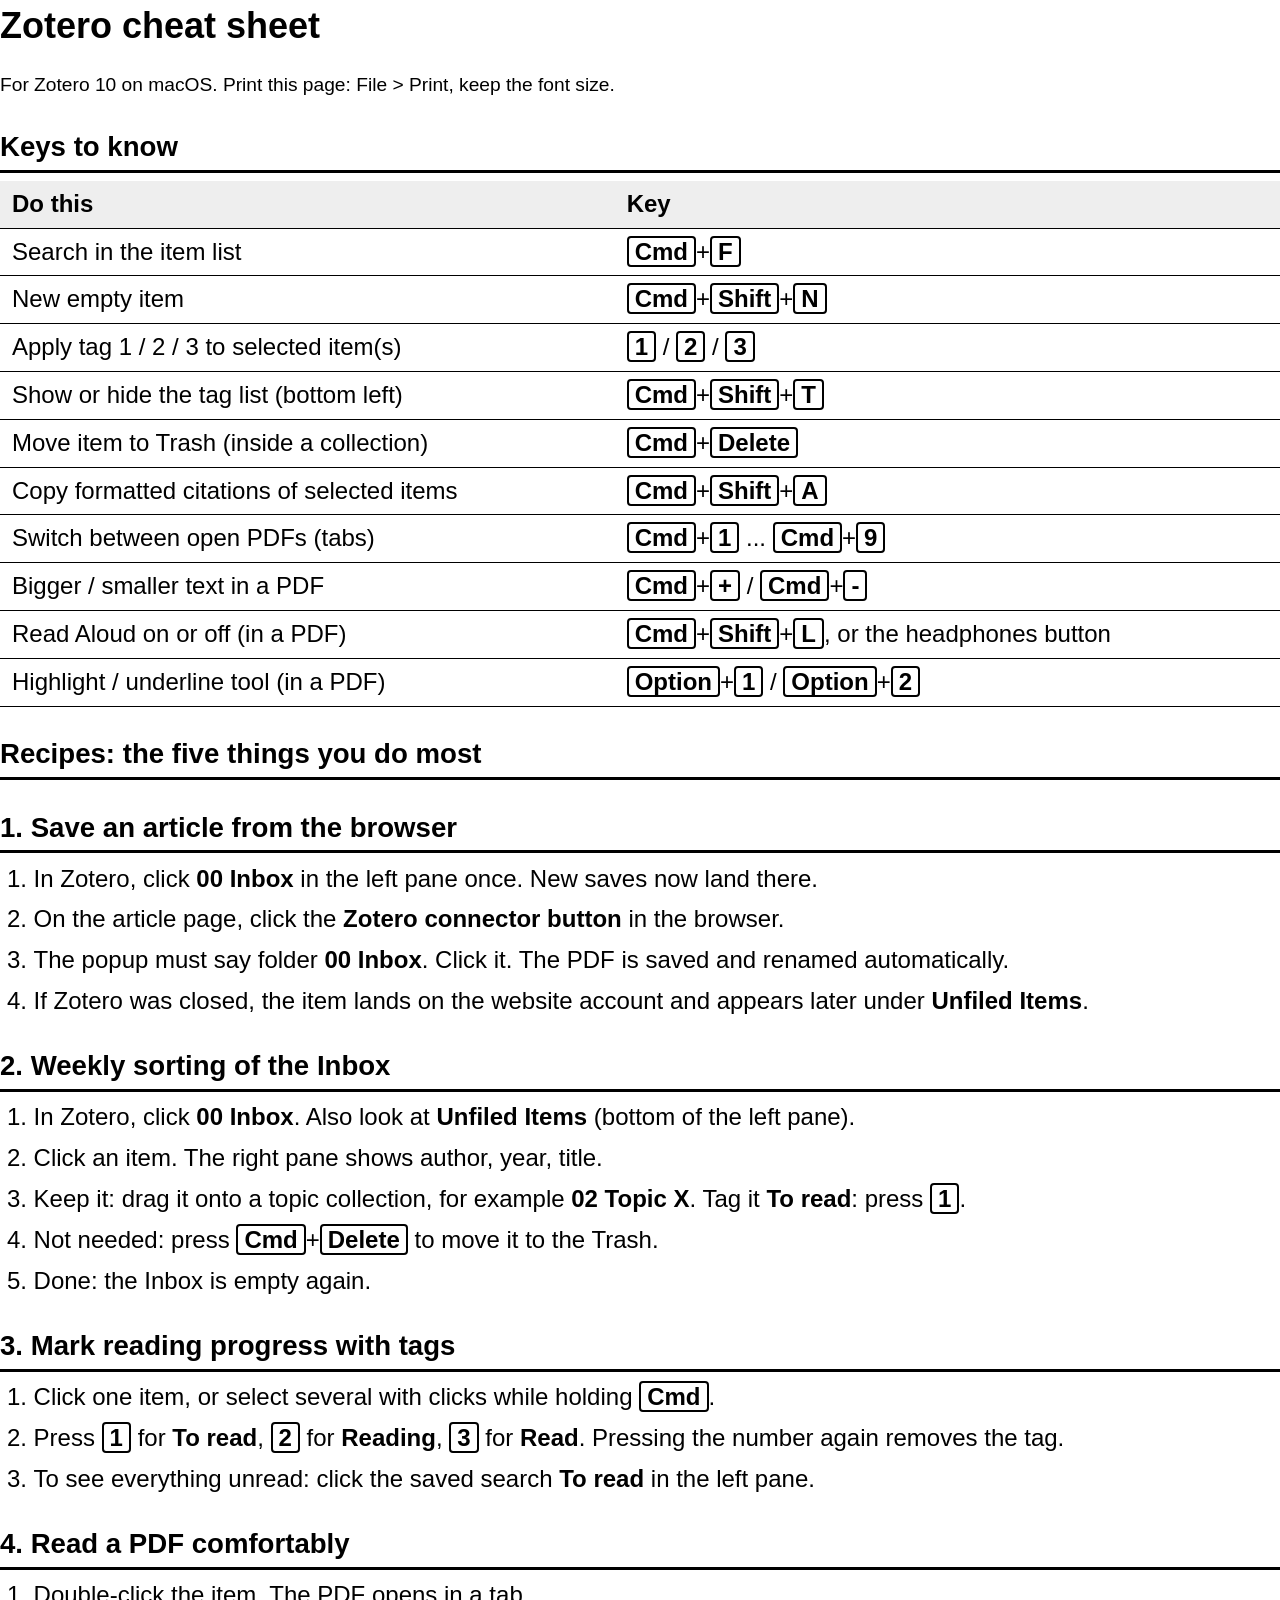
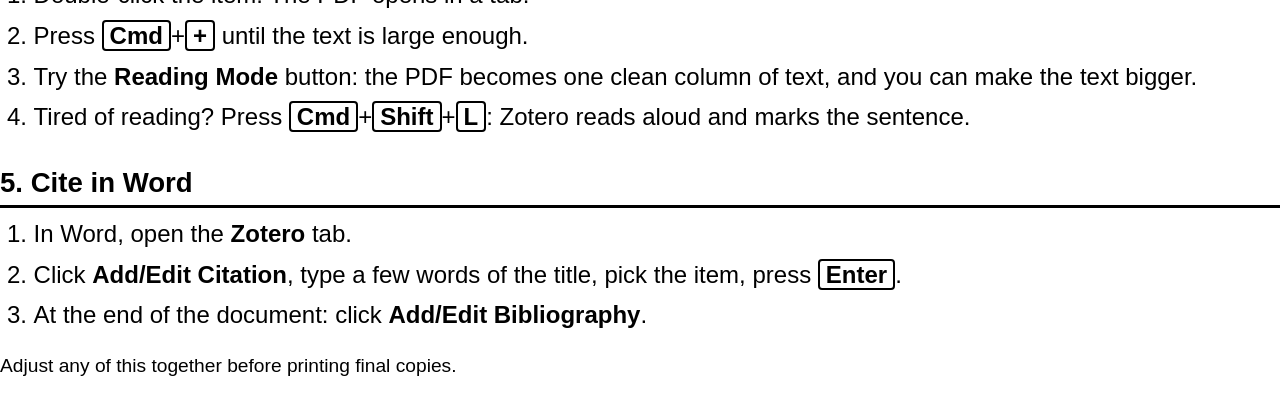
==== docs/keyboard-shortcuts.html @ fd870ee3 "Move site to docs for GitHub Pages source path" ====
<!doctype html>
<html lang="en">
<head>
<meta charset="utf-8">
<title>Zotero keyboard shortcuts and recipes</title>
<style>
  /* Print at 18 pt: A4, large text, no decorations */
  @page { size: A4; margin: 1.2cm; }
  html { font-size: 18pt; }
  body {
    font-family: Helvetica, Arial, sans-serif;
    color: #000;
    background: #fff;
    line-height: 1.45;
    margin: 0;
  }
  h1 { font-size: 1.5em; margin: 0 0 0.4em 0; }
  h2 { font-size: 1.15em; margin: 1em 0 0.3em 0; border-bottom: 3px solid #000; padding-bottom: 0.1em; }
  table { border-collapse: collapse; width: 100%; }
  th, td { text-align: left; padding: 0.25em 0.5em; border-bottom: 1.5px solid #000; vertical-align: top; }
  th { background: #eee; }
  kbd {
    font-family: Helvetica, Arial, sans-serif;
    font-weight: bold;
    border: 2px solid #000;
    border-radius: 4px;
    padding: 0 0.25em;
    white-space: nowrap;
    background: #fff;
  }
  ol { margin: 0.2em 0 0.5em 1.4em; padding: 0; }
  ol li { margin-bottom: 0.25em; }
  .task { font-weight: bold; }
  .pagebreak { page-break-before: always; }
  .small { font-size: 0.8em; }
</style>
</head>
<body>

<h1>Zotero cheat sheet</h1>
<p class="small">For Zotero 10 on macOS. Print this page: File &gt; Print, keep the font size.</p>

<h2>Keys to know</h2>
<table>
  <tr><th>Do this</th><th>Key</th></tr>
  <tr><td>Search in the item list</td><td><kbd>Cmd</kbd>+<kbd>F</kbd></td></tr>
  <tr><td>New empty item</td><td><kbd>Cmd</kbd>+<kbd>Shift</kbd>+<kbd>N</kbd></td></tr>
  <tr><td>Apply tag 1 / 2 / 3 to selected item(s)</td><td><kbd>1</kbd> / <kbd>2</kbd> / <kbd>3</kbd></td></tr>
  <tr><td>Show or hide the tag list (bottom left)</td><td><kbd>Cmd</kbd>+<kbd>Shift</kbd>+<kbd>T</kbd></td></tr>
  <tr><td>Move item to Trash (inside a collection)</td><td><kbd>Cmd</kbd>+<kbd>Delete</kbd></td></tr>
  <tr><td>Copy formatted citations of selected items</td><td><kbd>Cmd</kbd>+<kbd>Shift</kbd>+<kbd>A</kbd></td></tr>
  <tr><td>Switch between open PDFs (tabs)</td><td><kbd>Cmd</kbd>+<kbd>1</kbd> ... <kbd>Cmd</kbd>+<kbd>9</kbd></td></tr>
  <tr><td>Bigger / smaller text in a PDF</td><td><kbd>Cmd</kbd>+<kbd>+</kbd> / <kbd>Cmd</kbd>+<kbd>-</kbd></td></tr>
  <tr><td>Read Aloud on or off (in a PDF)</td><td><kbd>Cmd</kbd>+<kbd>Shift</kbd>+<kbd>L</kbd>, or the headphones button</td></tr>
  <tr><td>Highlight / underline tool (in a PDF)</td><td><kbd>Option</kbd>+<kbd>1</kbd> / <kbd>Option</kbd>+<kbd>2</kbd></td></tr>
</table>

<h2 class="pagebreak">Recipes: the five things you do most</h2>

<h2>1. Save an article from the browser</h2>
<ol>
  <li>In Zotero, click <span class="task">00 Inbox</span> in the left pane once. New saves now land there.</li>
  <li>On the article page, click the <span class="task">Zotero connector button</span> in the browser.</li>
  <li>The popup must say folder <span class="task">00 Inbox</span>. Click it. The PDF is saved and renamed automatically.</li>
  <li>If Zotero was closed, the item lands on the website account and appears later under <span class="task">Unfiled Items</span>.</li>
</ol>

<h2>2. Weekly sorting of the Inbox</h2>
<ol>
  <li>In Zotero, click <span class="task">00 Inbox</span>. Also look at <span class="task">Unfiled Items</span> (bottom of the left pane).</li>
  <li>Click an item. The right pane shows author, year, title.</li>
  <li>Keep it: drag it onto a topic collection, for example <span class="task">02 Topic X</span>. Tag it <span class="task">To read</span>: press <kbd>1</kbd>.</li>
  <li>Not needed: press <kbd>Cmd</kbd>+<kbd>Delete</kbd> to move it to the Trash.</li>
  <li>Done: the Inbox is empty again.</li>
</ol>

<h2>3. Mark reading progress with tags</h2>
<ol>
  <li>Click one item, or select several with clicks while holding <kbd>Cmd</kbd>.</li>
  <li>Press <kbd>1</kbd> for <span class="task">To read</span>, <kbd>2</kbd> for <span class="task">Reading</span>, <kbd>3</kbd> for <span class="task">Read</span>. Pressing the number again removes the tag.</li>
  <li>To see everything unread: click the saved search <span class="task">To read</span> in the left pane.</li>
</ol>

<h2>4. Read a PDF comfortably</h2>
<ol>
  <li>Double-click the item. The PDF opens in a tab.</li>
  <li>Press <kbd>Cmd</kbd>+<kbd>+</kbd> until the text is large enough.</li>
  <li>Try the <span class="task">Reading Mode</span> button: the PDF becomes one clean column of text, and you can make the text bigger.</li>
  <li>Tired of reading? Press <kbd>Cmd</kbd>+<kbd>Shift</kbd>+<kbd>L</kbd>: Zotero reads aloud and marks the sentence.</li>
</ol>

<h2>5. Cite in Word</h2>
<ol>
  <li>In Word, open the <span class="task">Zotero</span> tab.</li>
  <li>Click <span class="task">Add/Edit Citation</span>, type a few words of the title, pick the item, press <kbd>Enter</kbd>.</li>
  <li>At the end of the document: click <span class="task">Add/Edit Bibliography</span>.</li>
</ol>

<p class="small">Adjust any of this together before printing final copies.</p>

</body>
</html>
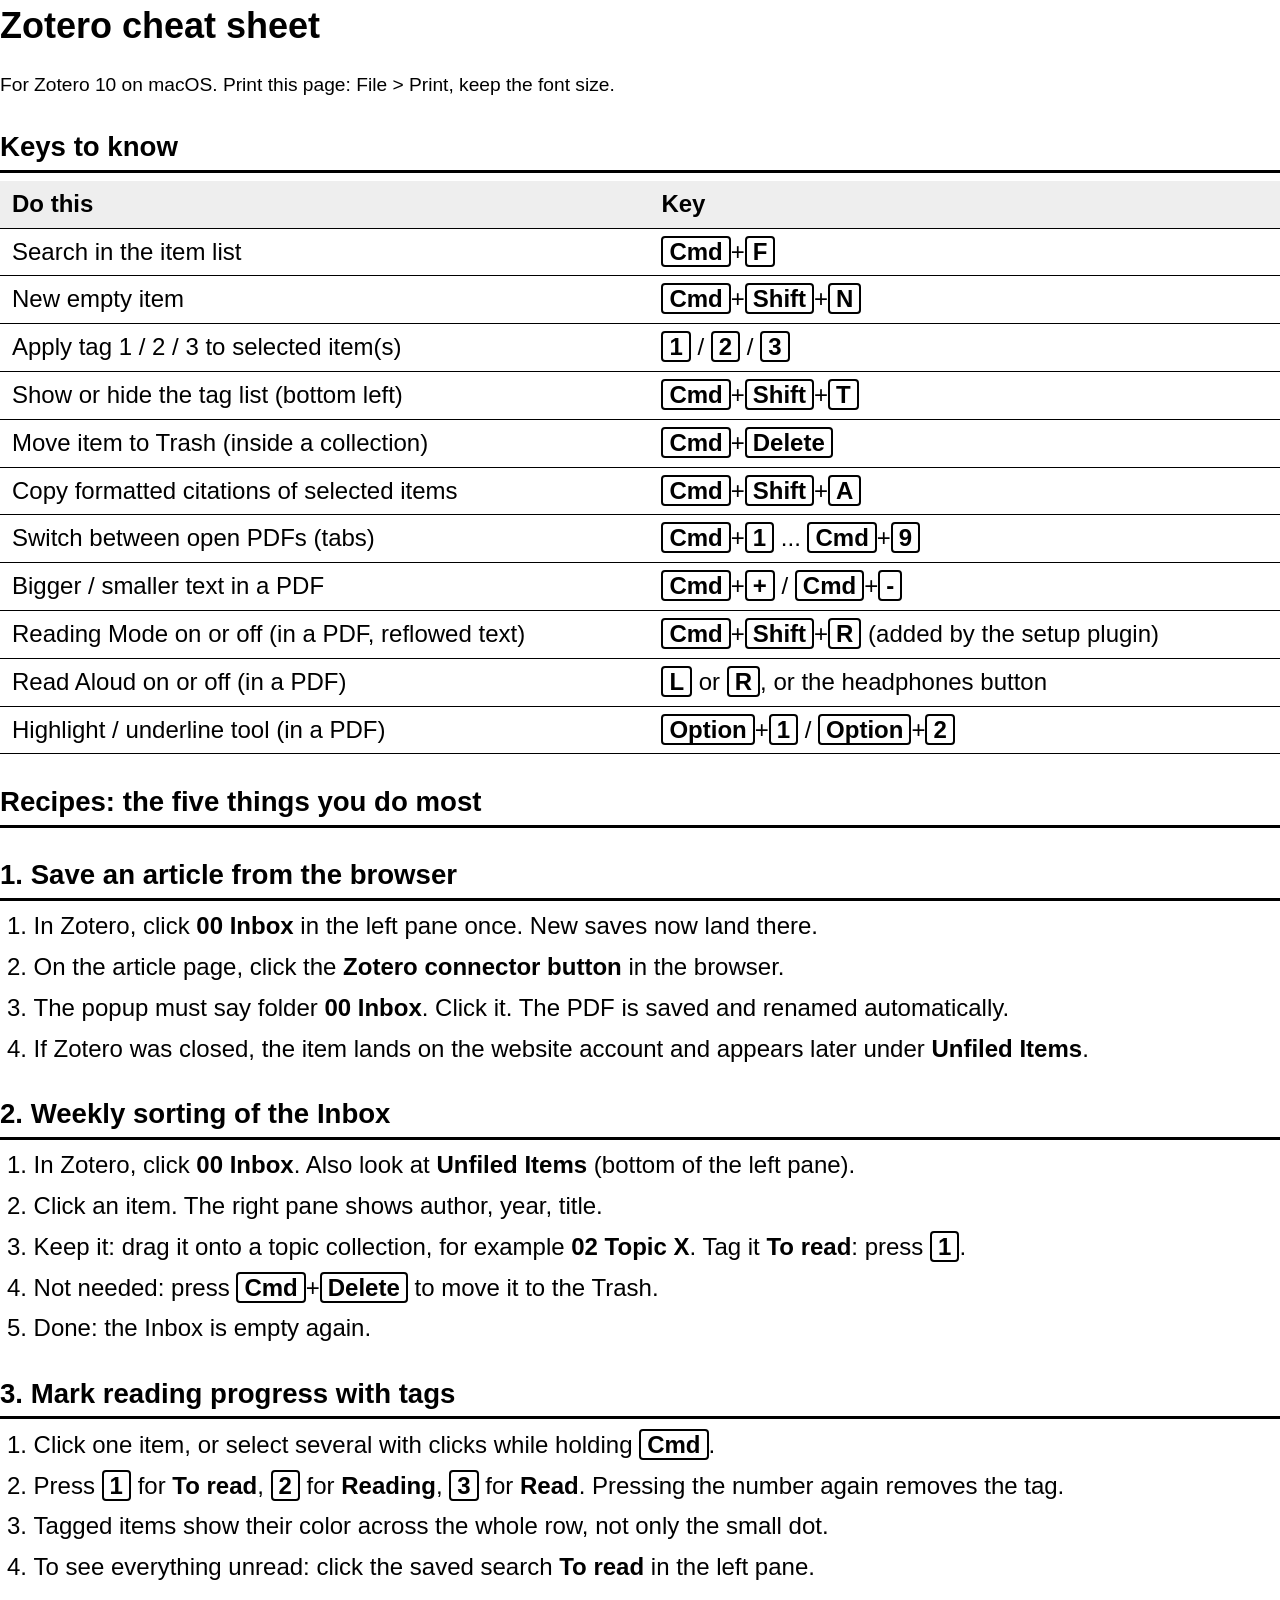
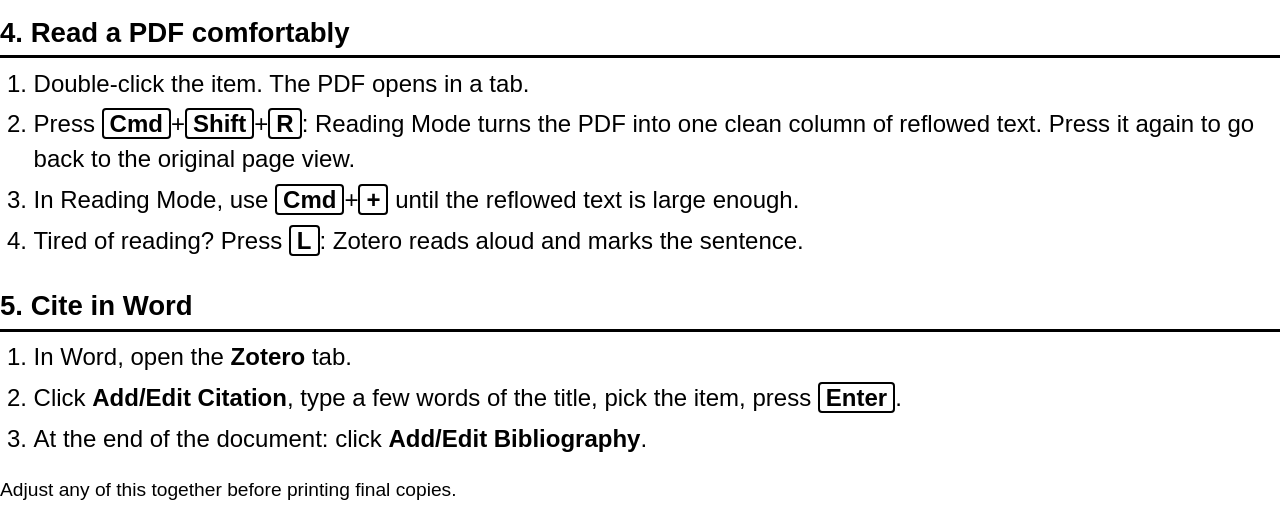
==== commit b3e5d35d: "1.0.1: larger fonts (1.7), whole-row tag tint, Reading Mode shortcut (Cmd/Ctrl+Shift+R)" ====
--- a/docs/keyboard-shortcuts.html
+++ b/docs/keyboard-shortcuts.html
@@ -51,7 +51,8 @@
   <tr><td>Copy formatted citations of selected items</td><td><kbd>Cmd</kbd>+<kbd>Shift</kbd>+<kbd>A</kbd></td></tr>
   <tr><td>Switch between open PDFs (tabs)</td><td><kbd>Cmd</kbd>+<kbd>1</kbd> ... <kbd>Cmd</kbd>+<kbd>9</kbd></td></tr>
   <tr><td>Bigger / smaller text in a PDF</td><td><kbd>Cmd</kbd>+<kbd>+</kbd> / <kbd>Cmd</kbd>+<kbd>-</kbd></td></tr>
-  <tr><td>Read Aloud on or off (in a PDF)</td><td><kbd>Cmd</kbd>+<kbd>Shift</kbd>+<kbd>L</kbd>, or the headphones button</td></tr>
+  <tr><td>Reading Mode on or off (in a PDF, reflowed text)</td><td><kbd>Cmd</kbd>+<kbd>Shift</kbd>+<kbd>R</kbd> (added by the setup plugin)</td></tr>
+  <tr><td>Read Aloud on or off (in a PDF)</td><td><kbd>L</kbd> or <kbd>R</kbd>, or the headphones button</td></tr>
   <tr><td>Highlight / underline tool (in a PDF)</td><td><kbd>Option</kbd>+<kbd>1</kbd> / <kbd>Option</kbd>+<kbd>2</kbd></td></tr>
 </table>
 
@@ -78,15 +79,16 @@
 <ol>
   <li>Click one item, or select several with clicks while holding <kbd>Cmd</kbd>.</li>
   <li>Press <kbd>1</kbd> for <span class="task">To read</span>, <kbd>2</kbd> for <span class="task">Reading</span>, <kbd>3</kbd> for <span class="task">Read</span>. Pressing the number again removes the tag.</li>
+  <li>Tagged items show their color across the whole row, not only the small dot.</li>
   <li>To see everything unread: click the saved search <span class="task">To read</span> in the left pane.</li>
 </ol>
 
 <h2>4. Read a PDF comfortably</h2>
 <ol>
   <li>Double-click the item. The PDF opens in a tab.</li>
-  <li>Press <kbd>Cmd</kbd>+<kbd>+</kbd> until the text is large enough.</li>
-  <li>Try the <span class="task">Reading Mode</span> button: the PDF becomes one clean column of text, and you can make the text bigger.</li>
-  <li>Tired of reading? Press <kbd>Cmd</kbd>+<kbd>Shift</kbd>+<kbd>L</kbd>: Zotero reads aloud and marks the sentence.</li>
+  <li>Press <kbd>Cmd</kbd>+<kbd>Shift</kbd>+<kbd>R</kbd>: Reading Mode turns the PDF into one clean column of reflowed text. Press it again to go back to the original page view.</li>
+  <li>In Reading Mode, use <kbd>Cmd</kbd>+<kbd>+</kbd> until the reflowed text is large enough.</li>
+  <li>Tired of reading? Press <kbd>L</kbd>: Zotero reads aloud and marks the sentence.</li>
 </ol>
 
 <h2>5. Cite in Word</h2>
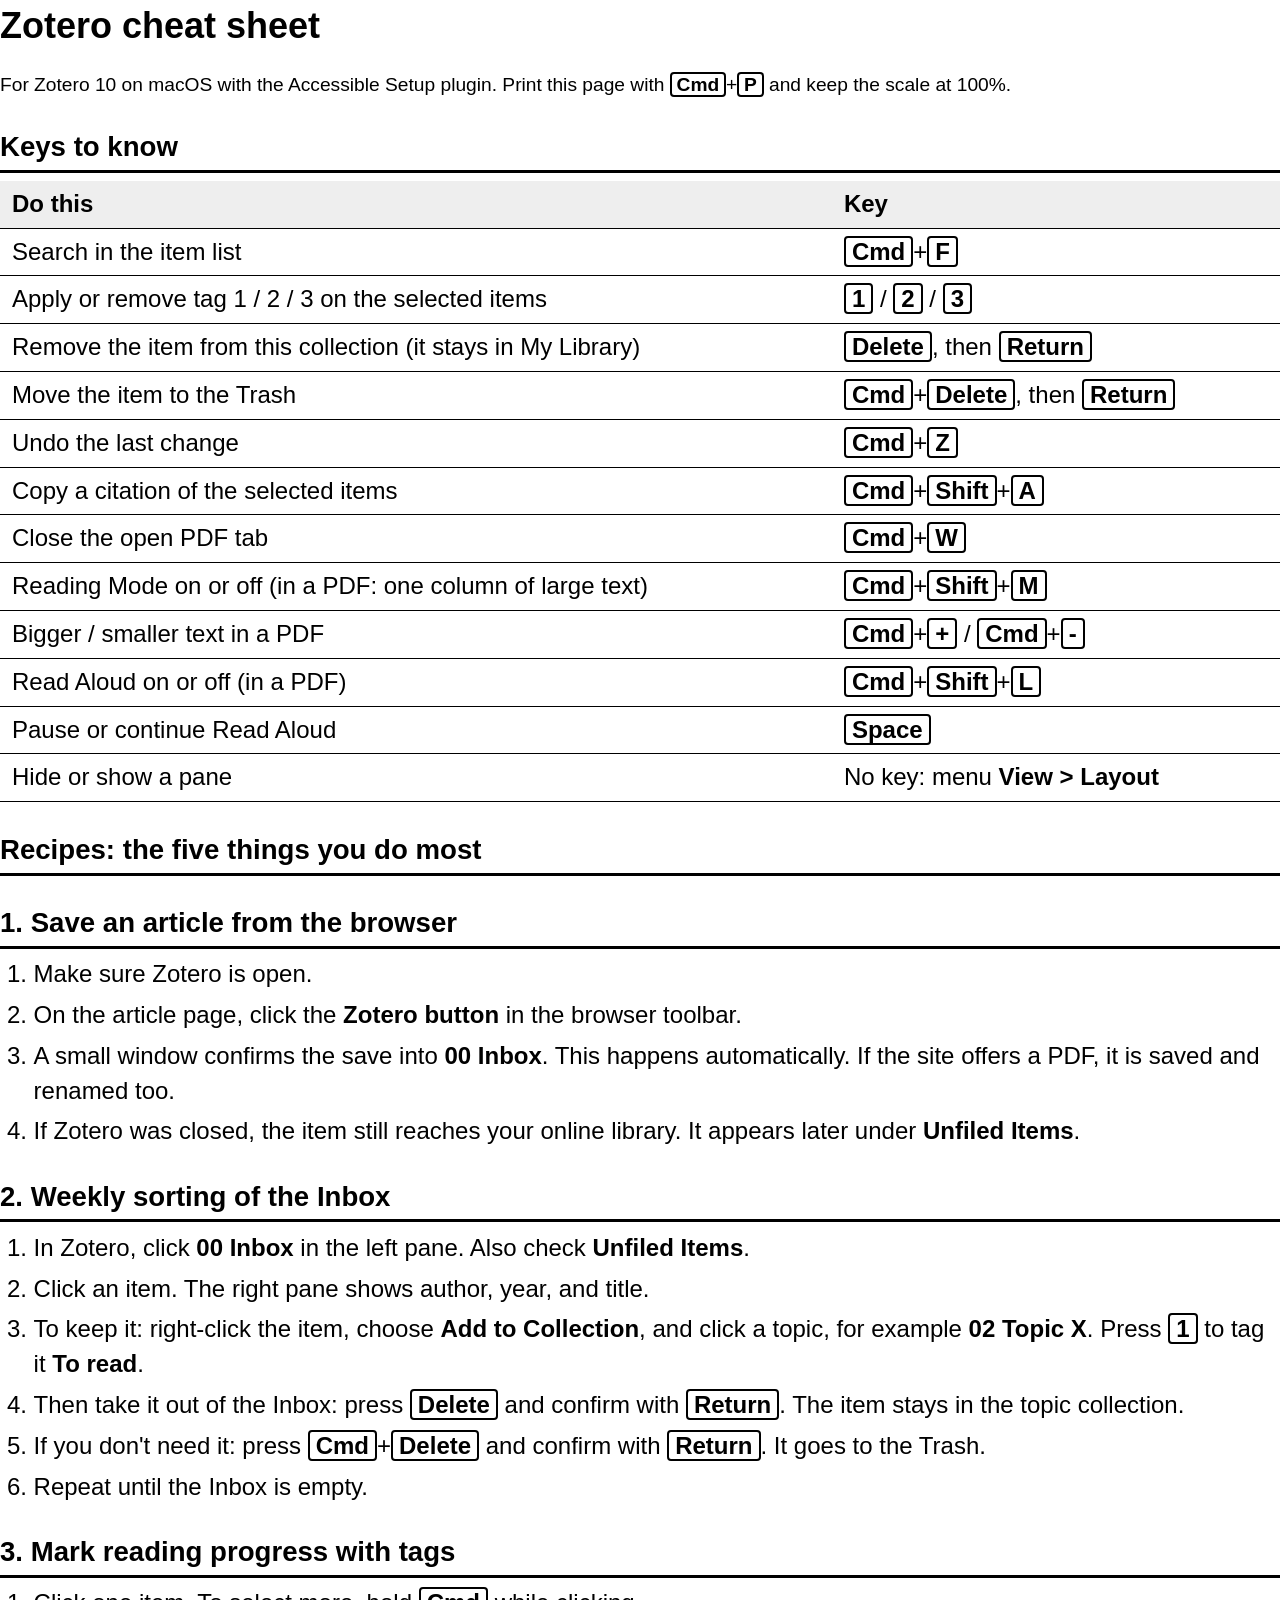
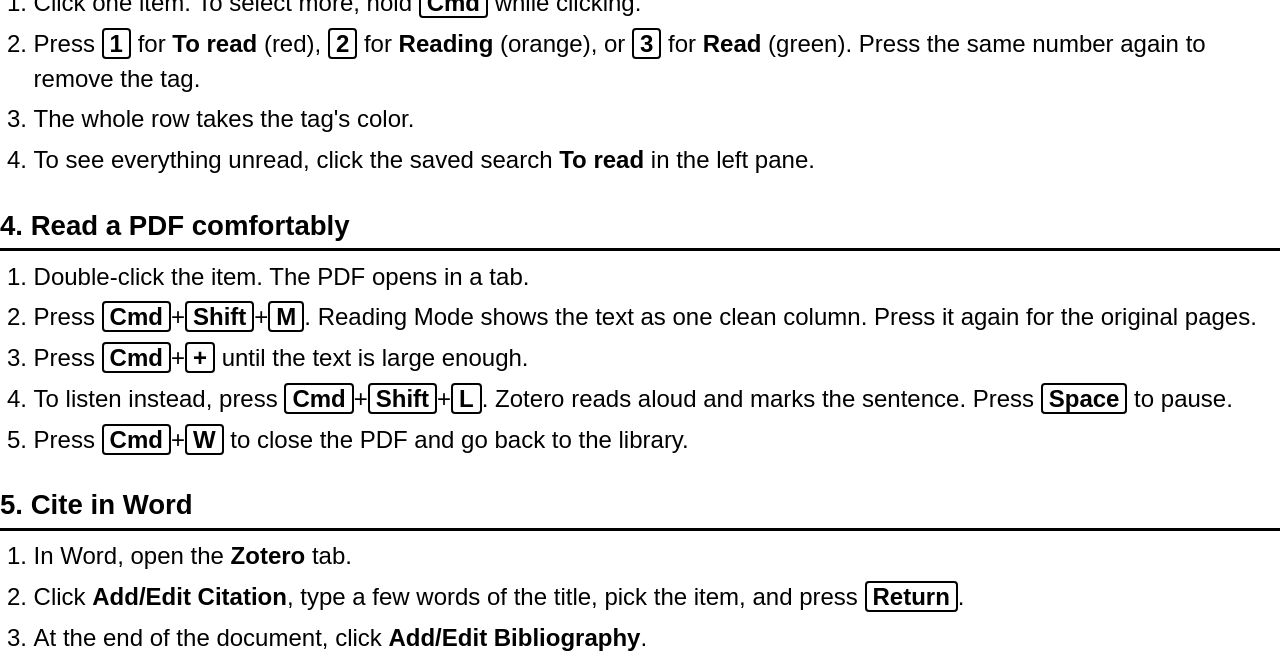
==== commit b86b6917: "1.1.0: Inbox default for connector saves, auto columns, palette tag colors, Reading Mode on Cmd+Shif" ====
--- a/docs/keyboard-shortcuts.html
+++ b/docs/keyboard-shortcuts.html
@@ -16,6 +16,8 @@
   }
   h1 { font-size: 1.5em; margin: 0 0 0.4em 0; }
   h2 { font-size: 1.15em; margin: 1em 0 0.3em 0; border-bottom: 3px solid #000; padding-bottom: 0.1em; }
+  h2, h3 { break-after: avoid; }
+  ol, tr { break-inside: avoid; }
   table { border-collapse: collapse; width: 100%; }
   th, td { text-align: left; padding: 0.25em 0.5em; border-bottom: 1.5px solid #000; vertical-align: top; }
   th { background: #eee; }
@@ -31,74 +33,75 @@
   ol { margin: 0.2em 0 0.5em 1.4em; padding: 0; }
   ol li { margin-bottom: 0.25em; }
   .task { font-weight: bold; }
-  .pagebreak { page-break-before: always; }
+  .pagebreak { break-before: page; }
   .small { font-size: 0.8em; }
 </style>
 </head>
 <body>
 
 <h1>Zotero cheat sheet</h1>
-<p class="small">For Zotero 10 on macOS. Print this page: File &gt; Print, keep the font size.</p>
+<p class="small">For Zotero 10 on macOS with the Accessible Setup plugin. Print this page with <kbd>Cmd</kbd>+<kbd>P</kbd> and keep the scale at 100%.</p>
 
 <h2>Keys to know</h2>
 <table>
   <tr><th>Do this</th><th>Key</th></tr>
   <tr><td>Search in the item list</td><td><kbd>Cmd</kbd>+<kbd>F</kbd></td></tr>
-  <tr><td>New empty item</td><td><kbd>Cmd</kbd>+<kbd>Shift</kbd>+<kbd>N</kbd></td></tr>
-  <tr><td>Apply tag 1 / 2 / 3 to selected item(s)</td><td><kbd>1</kbd> / <kbd>2</kbd> / <kbd>3</kbd></td></tr>
-  <tr><td>Show or hide the tag list (bottom left)</td><td><kbd>Cmd</kbd>+<kbd>Shift</kbd>+<kbd>T</kbd></td></tr>
-  <tr><td>Move item to Trash (inside a collection)</td><td><kbd>Cmd</kbd>+<kbd>Delete</kbd></td></tr>
-  <tr><td>Copy formatted citations of selected items</td><td><kbd>Cmd</kbd>+<kbd>Shift</kbd>+<kbd>A</kbd></td></tr>
-  <tr><td>Switch between open PDFs (tabs)</td><td><kbd>Cmd</kbd>+<kbd>1</kbd> ... <kbd>Cmd</kbd>+<kbd>9</kbd></td></tr>
+  <tr><td>Apply or remove tag 1 / 2 / 3 on the selected items</td><td><kbd>1</kbd> / <kbd>2</kbd> / <kbd>3</kbd></td></tr>
+  <tr><td>Remove the item from this collection (it stays in My Library)</td><td><kbd>Delete</kbd>, then <kbd>Return</kbd></td></tr>
+  <tr><td>Move the item to the Trash</td><td><kbd>Cmd</kbd>+<kbd>Delete</kbd>, then <kbd>Return</kbd></td></tr>
+  <tr><td>Undo the last change</td><td><kbd>Cmd</kbd>+<kbd>Z</kbd></td></tr>
+  <tr><td>Copy a citation of the selected items</td><td><kbd>Cmd</kbd>+<kbd>Shift</kbd>+<kbd>A</kbd></td></tr>
+  <tr><td>Close the open PDF tab</td><td><kbd>Cmd</kbd>+<kbd>W</kbd></td></tr>
+  <tr><td>Reading Mode on or off (in a PDF: one column of large text)</td><td><kbd>Cmd</kbd>+<kbd>Shift</kbd>+<kbd>M</kbd></td></tr>
   <tr><td>Bigger / smaller text in a PDF</td><td><kbd>Cmd</kbd>+<kbd>+</kbd> / <kbd>Cmd</kbd>+<kbd>-</kbd></td></tr>
-  <tr><td>Reading Mode on or off (in a PDF, reflowed text)</td><td><kbd>Cmd</kbd>+<kbd>Shift</kbd>+<kbd>R</kbd> (added by the setup plugin)</td></tr>
-  <tr><td>Read Aloud on or off (in a PDF)</td><td><kbd>L</kbd> or <kbd>R</kbd>, or the headphones button</td></tr>
-  <tr><td>Highlight / underline tool (in a PDF)</td><td><kbd>Option</kbd>+<kbd>1</kbd> / <kbd>Option</kbd>+<kbd>2</kbd></td></tr>
+  <tr><td>Read Aloud on or off (in a PDF)</td><td><kbd>Cmd</kbd>+<kbd>Shift</kbd>+<kbd>L</kbd></td></tr>
+  <tr><td>Pause or continue Read Aloud</td><td><kbd>Space</kbd></td></tr>
+  <tr><td>Hide or show a pane</td><td>No key: menu <span class="task">View &gt; Layout</span></td></tr>
 </table>
 
 <h2 class="pagebreak">Recipes: the five things you do most</h2>
 
 <h2>1. Save an article from the browser</h2>
 <ol>
-  <li>In Zotero, click <span class="task">00 Inbox</span> in the left pane once. New saves now land there.</li>
-  <li>On the article page, click the <span class="task">Zotero connector button</span> in the browser.</li>
-  <li>The popup must say folder <span class="task">00 Inbox</span>. Click it. The PDF is saved and renamed automatically.</li>
-  <li>If Zotero was closed, the item lands on the website account and appears later under <span class="task">Unfiled Items</span>.</li>
+  <li>Make sure Zotero is open.</li>
+  <li>On the article page, click the <span class="task">Zotero button</span> in the browser toolbar.</li>
+  <li>A small window confirms the save into <span class="task">00 Inbox</span>. This happens automatically. If the site offers a PDF, it is saved and renamed too.</li>
+  <li>If Zotero was closed, the item still reaches your online library. It appears later under <span class="task">Unfiled Items</span>.</li>
 </ol>
 
 <h2>2. Weekly sorting of the Inbox</h2>
 <ol>
-  <li>In Zotero, click <span class="task">00 Inbox</span>. Also look at <span class="task">Unfiled Items</span> (bottom of the left pane).</li>
-  <li>Click an item. The right pane shows author, year, title.</li>
-  <li>Keep it: drag it onto a topic collection, for example <span class="task">02 Topic X</span>. Tag it <span class="task">To read</span>: press <kbd>1</kbd>.</li>
-  <li>Not needed: press <kbd>Cmd</kbd>+<kbd>Delete</kbd> to move it to the Trash.</li>
-  <li>Done: the Inbox is empty again.</li>
+  <li>In Zotero, click <span class="task">00 Inbox</span> in the left pane. Also check <span class="task">Unfiled Items</span>.</li>
+  <li>Click an item. The right pane shows author, year, and title.</li>
+  <li>To keep it: right-click the item, choose <span class="task">Add to Collection</span>, and click a topic, for example <span class="task">02 Topic X</span>. Press <kbd>1</kbd> to tag it <span class="task">To read</span>.</li>
+  <li>Then take it out of the Inbox: press <kbd>Delete</kbd> and confirm with <kbd>Return</kbd>. The item stays in the topic collection.</li>
+  <li>If you don't need it: press <kbd>Cmd</kbd>+<kbd>Delete</kbd> and confirm with <kbd>Return</kbd>. It goes to the Trash.</li>
+  <li>Repeat until the Inbox is empty.</li>
 </ol>
 
 <h2>3. Mark reading progress with tags</h2>
 <ol>
-  <li>Click one item, or select several with clicks while holding <kbd>Cmd</kbd>.</li>
-  <li>Press <kbd>1</kbd> for <span class="task">To read</span>, <kbd>2</kbd> for <span class="task">Reading</span>, <kbd>3</kbd> for <span class="task">Read</span>. Pressing the number again removes the tag.</li>
-  <li>Tagged items show their color across the whole row, not only the small dot.</li>
-  <li>To see everything unread: click the saved search <span class="task">To read</span> in the left pane.</li>
+  <li>Click one item. To select more, hold <kbd>Cmd</kbd> while clicking.</li>
+  <li>Press <kbd>1</kbd> for <span class="task">To read</span> (red), <kbd>2</kbd> for <span class="task">Reading</span> (orange), or <kbd>3</kbd> for <span class="task">Read</span> (green). Press the same number again to remove the tag.</li>
+  <li>The whole row takes the tag's color.</li>
+  <li>To see everything unread, click the saved search <span class="task">To read</span> in the left pane.</li>
 </ol>
 
 <h2>4. Read a PDF comfortably</h2>
 <ol>
   <li>Double-click the item. The PDF opens in a tab.</li>
-  <li>Press <kbd>Cmd</kbd>+<kbd>Shift</kbd>+<kbd>R</kbd>: Reading Mode turns the PDF into one clean column of reflowed text. Press it again to go back to the original page view.</li>
-  <li>In Reading Mode, use <kbd>Cmd</kbd>+<kbd>+</kbd> until the reflowed text is large enough.</li>
-  <li>Tired of reading? Press <kbd>L</kbd>: Zotero reads aloud and marks the sentence.</li>
+  <li>Press <kbd>Cmd</kbd>+<kbd>Shift</kbd>+<kbd>M</kbd>. Reading Mode shows the text as one clean column. Press it again for the original pages.</li>
+  <li>Press <kbd>Cmd</kbd>+<kbd>+</kbd> until the text is large enough.</li>
+  <li>To listen instead, press <kbd>Cmd</kbd>+<kbd>Shift</kbd>+<kbd>L</kbd>. Zotero reads aloud and marks the sentence. Press <kbd>Space</kbd> to pause.</li>
+  <li>Press <kbd>Cmd</kbd>+<kbd>W</kbd> to close the PDF and go back to the library.</li>
 </ol>
 
 <h2>5. Cite in Word</h2>
 <ol>
   <li>In Word, open the <span class="task">Zotero</span> tab.</li>
-  <li>Click <span class="task">Add/Edit Citation</span>, type a few words of the title, pick the item, press <kbd>Enter</kbd>.</li>
-  <li>At the end of the document: click <span class="task">Add/Edit Bibliography</span>.</li>
+  <li>Click <span class="task">Add/Edit Citation</span>, type a few words of the title, pick the item, and press <kbd>Return</kbd>.</li>
+  <li>At the end of the document, click <span class="task">Add/Edit Bibliography</span>.</li>
 </ol>
-
-<p class="small">Adjust any of this together before printing final copies.</p>
 
 </body>
 </html>
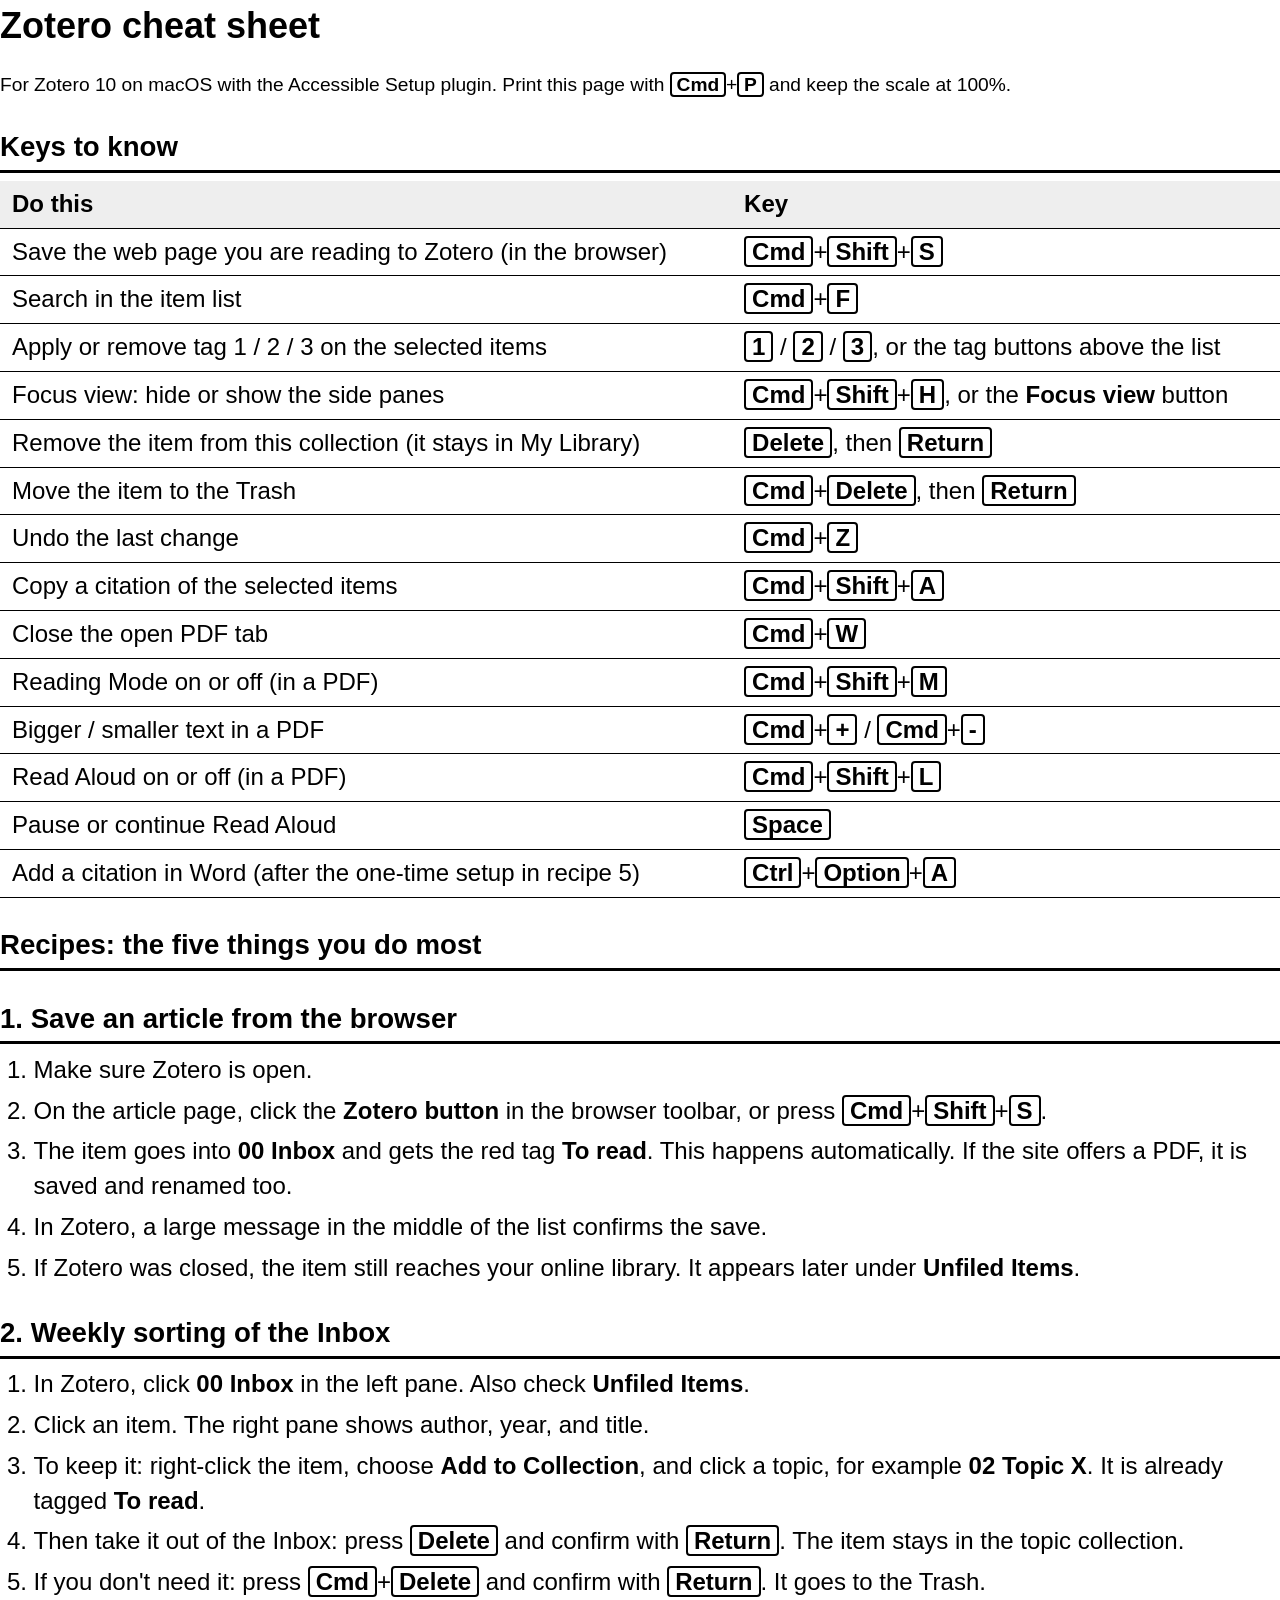
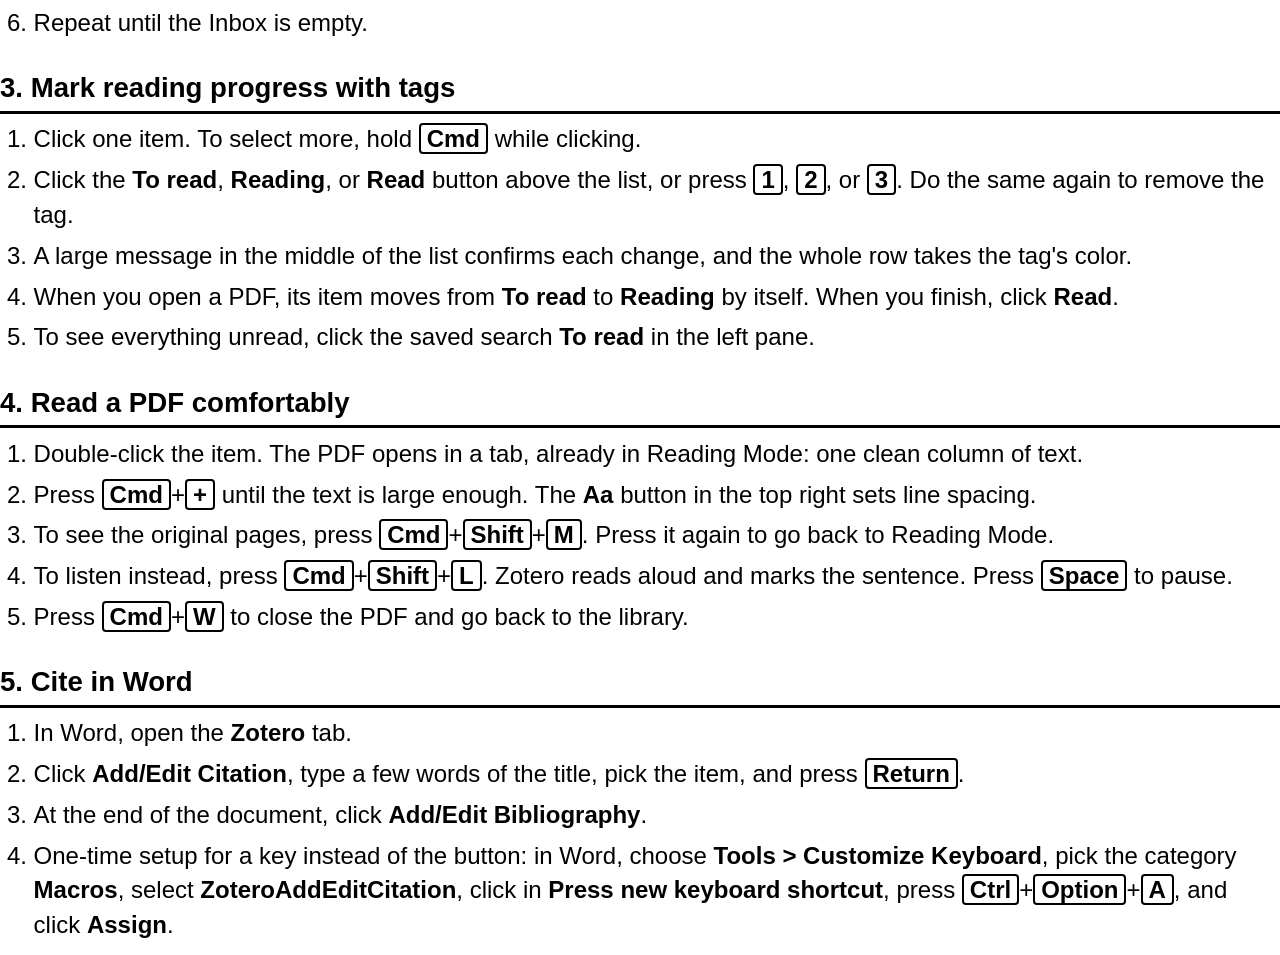
==== commit 2f0a6439: "1.2.0: centered feedback, status workflow, reading mode for snapshots, focus view - Centered confirm" ====
--- a/docs/keyboard-shortcuts.html
+++ b/docs/keyboard-shortcuts.html
@@ -45,18 +45,20 @@
 <h2>Keys to know</h2>
 <table>
   <tr><th>Do this</th><th>Key</th></tr>
+  <tr><td>Save the web page you are reading to Zotero (in the browser)</td><td><kbd>Cmd</kbd>+<kbd>Shift</kbd>+<kbd>S</kbd></td></tr>
   <tr><td>Search in the item list</td><td><kbd>Cmd</kbd>+<kbd>F</kbd></td></tr>
-  <tr><td>Apply or remove tag 1 / 2 / 3 on the selected items</td><td><kbd>1</kbd> / <kbd>2</kbd> / <kbd>3</kbd></td></tr>
+  <tr><td>Apply or remove tag 1 / 2 / 3 on the selected items</td><td><kbd>1</kbd> / <kbd>2</kbd> / <kbd>3</kbd>, or the tag buttons above the list</td></tr>
+  <tr><td>Focus view: hide or show the side panes</td><td><kbd>Cmd</kbd>+<kbd>Shift</kbd>+<kbd>H</kbd>, or the <span class="task">Focus view</span> button</td></tr>
   <tr><td>Remove the item from this collection (it stays in My Library)</td><td><kbd>Delete</kbd>, then <kbd>Return</kbd></td></tr>
   <tr><td>Move the item to the Trash</td><td><kbd>Cmd</kbd>+<kbd>Delete</kbd>, then <kbd>Return</kbd></td></tr>
   <tr><td>Undo the last change</td><td><kbd>Cmd</kbd>+<kbd>Z</kbd></td></tr>
   <tr><td>Copy a citation of the selected items</td><td><kbd>Cmd</kbd>+<kbd>Shift</kbd>+<kbd>A</kbd></td></tr>
   <tr><td>Close the open PDF tab</td><td><kbd>Cmd</kbd>+<kbd>W</kbd></td></tr>
-  <tr><td>Reading Mode on or off (in a PDF: one column of large text)</td><td><kbd>Cmd</kbd>+<kbd>Shift</kbd>+<kbd>M</kbd></td></tr>
+  <tr><td>Reading Mode on or off (in a PDF)</td><td><kbd>Cmd</kbd>+<kbd>Shift</kbd>+<kbd>M</kbd></td></tr>
   <tr><td>Bigger / smaller text in a PDF</td><td><kbd>Cmd</kbd>+<kbd>+</kbd> / <kbd>Cmd</kbd>+<kbd>-</kbd></td></tr>
   <tr><td>Read Aloud on or off (in a PDF)</td><td><kbd>Cmd</kbd>+<kbd>Shift</kbd>+<kbd>L</kbd></td></tr>
   <tr><td>Pause or continue Read Aloud</td><td><kbd>Space</kbd></td></tr>
-  <tr><td>Hide or show a pane</td><td>No key: menu <span class="task">View &gt; Layout</span></td></tr>
+  <tr><td>Add a citation in Word (after the one-time setup in recipe 5)</td><td><kbd>Ctrl</kbd>+<kbd>Option</kbd>+<kbd>A</kbd></td></tr>
 </table>
 
 <h2 class="pagebreak">Recipes: the five things you do most</h2>
@@ -64,8 +66,9 @@
 <h2>1. Save an article from the browser</h2>
 <ol>
   <li>Make sure Zotero is open.</li>
-  <li>On the article page, click the <span class="task">Zotero button</span> in the browser toolbar.</li>
-  <li>A small window confirms the save into <span class="task">00 Inbox</span>. This happens automatically. If the site offers a PDF, it is saved and renamed too.</li>
+  <li>On the article page, click the <span class="task">Zotero button</span> in the browser toolbar, or press <kbd>Cmd</kbd>+<kbd>Shift</kbd>+<kbd>S</kbd>.</li>
+  <li>The item goes into <span class="task">00 Inbox</span> and gets the red tag <span class="task">To read</span>. This happens automatically. If the site offers a PDF, it is saved and renamed too.</li>
+  <li>In Zotero, a large message in the middle of the list confirms the save.</li>
   <li>If Zotero was closed, the item still reaches your online library. It appears later under <span class="task">Unfiled Items</span>.</li>
 </ol>
 
@@ -73,7 +76,7 @@
 <ol>
   <li>In Zotero, click <span class="task">00 Inbox</span> in the left pane. Also check <span class="task">Unfiled Items</span>.</li>
   <li>Click an item. The right pane shows author, year, and title.</li>
-  <li>To keep it: right-click the item, choose <span class="task">Add to Collection</span>, and click a topic, for example <span class="task">02 Topic X</span>. Press <kbd>1</kbd> to tag it <span class="task">To read</span>.</li>
+  <li>To keep it: right-click the item, choose <span class="task">Add to Collection</span>, and click a topic, for example <span class="task">02 Topic X</span>. It is already tagged <span class="task">To read</span>.</li>
   <li>Then take it out of the Inbox: press <kbd>Delete</kbd> and confirm with <kbd>Return</kbd>. The item stays in the topic collection.</li>
   <li>If you don't need it: press <kbd>Cmd</kbd>+<kbd>Delete</kbd> and confirm with <kbd>Return</kbd>. It goes to the Trash.</li>
   <li>Repeat until the Inbox is empty.</li>
@@ -82,16 +85,17 @@
 <h2>3. Mark reading progress with tags</h2>
 <ol>
   <li>Click one item. To select more, hold <kbd>Cmd</kbd> while clicking.</li>
-  <li>Press <kbd>1</kbd> for <span class="task">To read</span> (red), <kbd>2</kbd> for <span class="task">Reading</span> (orange), or <kbd>3</kbd> for <span class="task">Read</span> (green). Press the same number again to remove the tag.</li>
-  <li>The whole row takes the tag's color.</li>
+  <li>Click the <span class="task">To read</span>, <span class="task">Reading</span>, or <span class="task">Read</span> button above the list, or press <kbd>1</kbd>, <kbd>2</kbd>, or <kbd>3</kbd>. Do the same again to remove the tag.</li>
+  <li>A large message in the middle of the list confirms each change, and the whole row takes the tag's color.</li>
+  <li>When you open a PDF, its item moves from <span class="task">To read</span> to <span class="task">Reading</span> by itself. When you finish, click <span class="task">Read</span>.</li>
   <li>To see everything unread, click the saved search <span class="task">To read</span> in the left pane.</li>
 </ol>
 
 <h2>4. Read a PDF comfortably</h2>
 <ol>
-  <li>Double-click the item. The PDF opens in a tab.</li>
-  <li>Press <kbd>Cmd</kbd>+<kbd>Shift</kbd>+<kbd>M</kbd>. Reading Mode shows the text as one clean column. Press it again for the original pages.</li>
-  <li>Press <kbd>Cmd</kbd>+<kbd>+</kbd> until the text is large enough.</li>
+  <li>Double-click the item. The PDF opens in a tab, already in Reading Mode: one clean column of text.</li>
+  <li>Press <kbd>Cmd</kbd>+<kbd>+</kbd> until the text is large enough. The <span class="task">Aa</span> button in the top right sets line spacing.</li>
+  <li>To see the original pages, press <kbd>Cmd</kbd>+<kbd>Shift</kbd>+<kbd>M</kbd>. Press it again to go back to Reading Mode.</li>
   <li>To listen instead, press <kbd>Cmd</kbd>+<kbd>Shift</kbd>+<kbd>L</kbd>. Zotero reads aloud and marks the sentence. Press <kbd>Space</kbd> to pause.</li>
   <li>Press <kbd>Cmd</kbd>+<kbd>W</kbd> to close the PDF and go back to the library.</li>
 </ol>
@@ -101,6 +105,7 @@
   <li>In Word, open the <span class="task">Zotero</span> tab.</li>
   <li>Click <span class="task">Add/Edit Citation</span>, type a few words of the title, pick the item, and press <kbd>Return</kbd>.</li>
   <li>At the end of the document, click <span class="task">Add/Edit Bibliography</span>.</li>
+  <li>One-time setup for a key instead of the button: in Word, choose <span class="task">Tools &gt; Customize Keyboard</span>, pick the category <span class="task">Macros</span>, select <span class="task">ZoteroAddEditCitation</span>, click in <span class="task">Press new keyboard shortcut</span>, press <kbd>Ctrl</kbd>+<kbd>Option</kbd>+<kbd>A</kbd>, and click <span class="task">Assign</span>.</li>
 </ol>
 
 </body>
